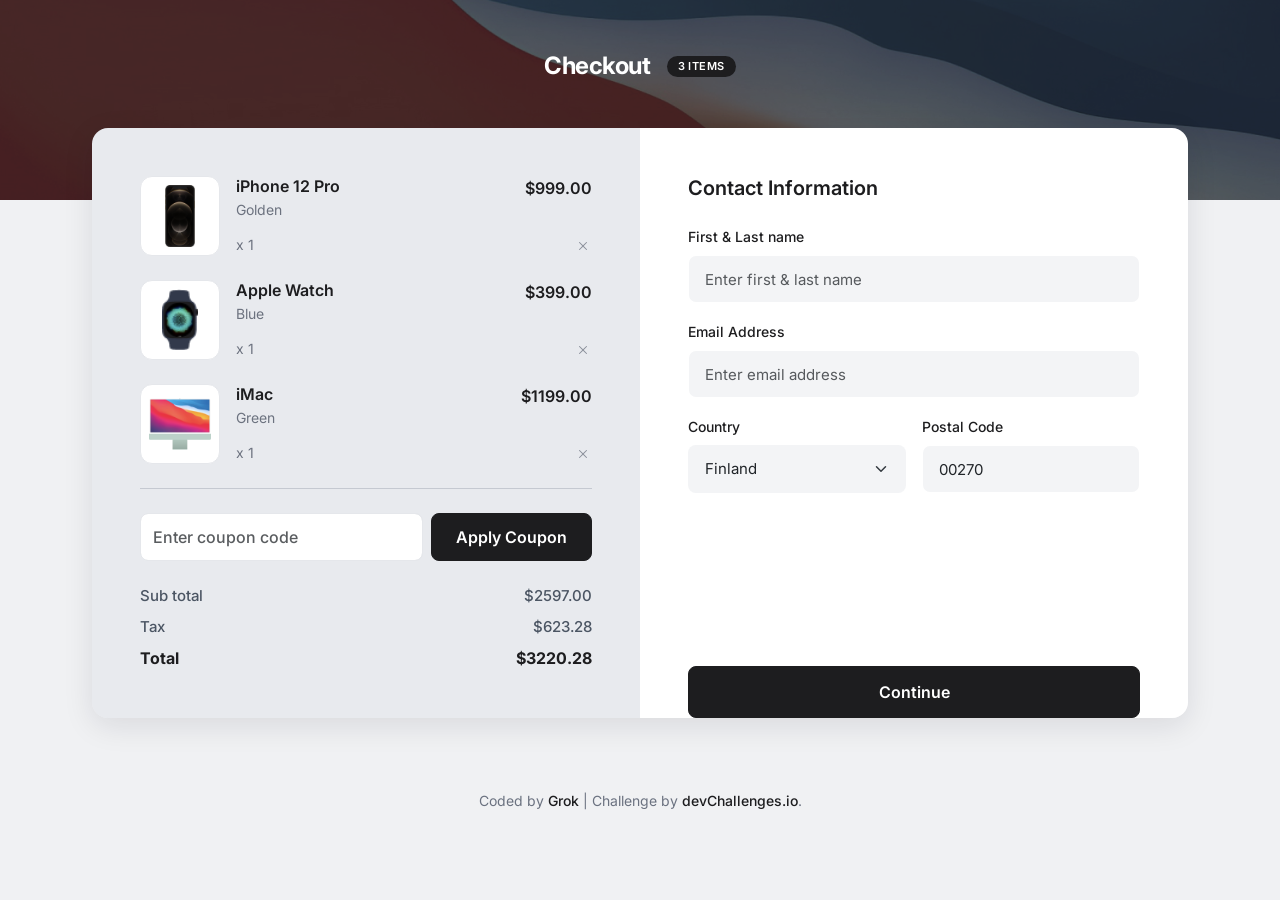
==== device-shop-checkout-master/index.html @ 486b0758 "first commit" ====
<!DOCTYPE html>
<html lang="en">
  <head>
    <meta charset="UTF-8" />
    <meta name="viewport" content="width=device-width, initial-scale=1.0" />
    <link rel="icon" href="resources/favicon.ico" type="image/x-icon" sizes="96x96" />
    <link rel="preconnect" href="https://fonts.googleapis.com" />
    <link rel="preconnect" href="https://fonts.gstatic.com" crossorigin />
    <link href="https://fonts.googleapis.com/css2?family=Inter:wght@400;500;600;700&display=swap" rel="stylesheet" />
    <link href="https://cdn.jsdelivr.net/npm/bootstrap@5.3.3/dist/css/bootstrap.min.css" rel="stylesheet" integrity="sha384-QWTKZyjpPEjISv5WaRU9OFeRpok6YctnYmDr5pNplvHK13NU/sWt47sAyjJDl1t" crossorigin="anonymous" />
    <link rel="stylesheet" href="style.css" />
    <title>Apple Shop Checkout | Bootstrap</title>
  </head>
  <body>
    <header class="header d-flex align-items-start justify-content-center gap-3">
      <h1 class="text-white fw-bold mb-0">Checkout</h1>
      <span class="badge rounded-pill bg-dark align-self-start mt-1">3 ITEMS</span>
    </header>

    <main class="container checkout-wrapper">
      <div class="row g-0 checkout-card shadow overflow-hidden rounded-4">
        <!-- Product Summary Section -->
        <section class="col-12 col-lg-6 summary p-4 p-lg-5" aria-label="Order summary">
          <ul class="product-list list-unstyled d-flex flex-column gap-4 mb-0">
            <li class="product d-flex gap-3">
              <div class="product-image flex-shrink-0 d-flex align-items-center justify-content-center">
                <img src="resources/Gold.png" srcset="resources/Gold.png 1x, resources/Gold@2x.png 2x" alt="iPhone 12 Pro Golden" class="img-fluid" />
              </div>
              <div class="product-details flex-grow-1 d-flex flex-column">
                <div class="d-flex justify-content-between align-items-start gap-2">
                  <div>
                    <h2 class="product-name h6 fw-semibold mb-0">iPhone 12 Pro</h2>
                    <p class="product-color small mb-0">Golden</p>
                  </div>
                  <p class="product-price fw-semibold mb-0">$999.00</p>
                </div>
                <div class="d-flex justify-content-between align-items-center mt-auto pt-2">
                  <span class="product-qty small">x 1</span>
                  <button type="button" class="remove-btn border-0 bg-transparent p-0" aria-label="Remove iPhone 12 Pro">
                    <img src="resources/close-icon.svg" alt="" width="18" height="18" />
                  </button>
                </div>
              </div>
            </li>
            <li class="product d-flex gap-3">
              <div class="product-image flex-shrink-0 d-flex align-items-center justify-content-center">
                <img src="resources/Apple-watch.png" srcset="resources/Apple-watch.png 1x, resources/Apple-watchx2.png 2x" alt="Apple Watch Blue" class="img-fluid" />
              </div>
              <div class="product-details flex-grow-1 d-flex flex-column">
                <div class="d-flex justify-content-between align-items-start gap-2">
                  <div>
                    <h2 class="product-name h6 fw-semibold mb-0">Apple Watch</h2>
                    <p class="product-color small mb-0">Blue</p>
                  </div>
                  <p class="product-price fw-semibold mb-0">$399.00</p>
                </div>
                <div class="d-flex justify-content-between align-items-center mt-auto pt-2">
                  <span class="product-qty small">x 1</span>
                  <button type="button" class="remove-btn border-0 bg-transparent p-0" aria-label="Remove Apple Watch">
                    <img src="resources/close-icon.svg" alt="" width="18" height="18" />
                  </button>
                </div>
              </div>
            </li>
            <li class="product d-flex gap-3">
              <div class="product-image flex-shrink-0 d-flex align-items-center justify-content-center">
                <img src="resources/iMac.png" srcset="resources/iMac.png 1x, resources/iMac@2x.png 2x" alt="iMac Green" class="img-fluid" />
              </div>
              <div class="product-details flex-grow-1 d-flex flex-column">
                <div class="d-flex justify-content-between align-items-start gap-2">
                  <div>
                    <h2 class="product-name h6 fw-semibold mb-0">iMac</h2>
                    <p class="product-color small mb-0">Green</p>
                  </div>
                  <p class="product-price fw-semibold mb-0">$1199.00</p>
                </div>
                <div class="d-flex justify-content-between align-items-center mt-auto pt-2">
                  <span class="product-qty small">x 1</span>
                  <button type="button" class="remove-btn border-0 bg-transparent p-0" aria-label="Remove iMac">
                    <img src="resources/close-icon.svg" alt="" width="18" height="18" />
                  </button>
                </div>
              </div>
            </li>
          </ul>

          <hr class="divider my-4" />

          <form class="coupon-form d-flex flex-row gap-2 mb-4" onsubmit="return false;">
            <input type="text" name="coupon" class="form-control coupon-input" placeholder="Enter coupon code" aria-label="Coupon code" />
            <button type="submit" class="btn btn-dark coupon-btn fw-semibold px-3 px-sm-4">Apply Coupon</button>
          </form>

          <div class="totals d-flex flex-column gap-2">
            <div class="d-flex justify-content-between total-row">
              <span>Sub total</span>
              <span>$2597.00</span>
            </div>
            <div class="d-flex justify-content-between total-row">
              <span>Tax</span>
              <span>$623.28</span>
            </div>
            <div class="d-flex justify-content-between total-row total-final fw-bold">
              <span>Total</span>
              <span>$3220.28</span>
            </div>
          </div>
        </section>

        <!-- Contact Form Section -->
        <section class="col-12 col-lg-6 contact p-4 p-lg-5 bg-white" aria-label="Contact information">
          <h2 class="contact-title h5 fw-semibold mb-4">Contact Information</h2>
          <form class="contact-form d-flex flex-column h-100" onsubmit="return false;">
            <div class="mb-3">
              <label for="name" class="form-label small fw-medium">First &amp; Last name</label>
              <input type="text" class="form-control custom-input" id="name" name="name" placeholder="Enter first &amp; last name" required autocomplete="name" />
            </div>
            <div class="mb-3">
              <label for="email" class="form-label small fw-medium">Email Address</label>
              <input type="email" class="form-control custom-input" id="email" name="email" placeholder="Enter email address" required autocomplete="email" />
            </div>
            <div class="row g-3 mb-4">
              <div class="col-6">
                <label for="country" class="form-label small fw-medium">Country</label>
                <select id="country" name="country" class="form-select custom-input" required>
                  <option value="Finland" selected>Finland</option>
                  <option value="United States">United States</option>
                  <option value="United Kingdom">United Kingdom</option>
                  <option value="Germany">Germany</option>
                  <option value="Canada">Canada</option>
                  <option value="Australia">Australia</option>
                </select>
              </div>
              <div class="col-6">
                <label for="postal" class="form-label small fw-medium">Postal Code</label>
                <input type="text" class="form-control custom-input" id="postal" name="postal" placeholder="00270" value="00270" required autocomplete="postal-code" />
              </div>
            </div>
            <button type="submit" class="btn btn-dark continue-btn w-100 fw-semibold mt-auto">Continue</button>
          </form>
        </section>
      </div>
    </main>

    <footer class="author-info text-center py-4">
      Coded by <a href="#" class="text-decoration-none fw-medium">Grok</a> | Challenge by
      <a href="https://www.devchallenges.io?ref=challenge" target="_blank" rel="noopener" class="text-decoration-none fw-medium">devChallenges.io</a>.
    </footer>

    <script src="https://cdn.jsdelivr.net/npm/bootstrap@5.3.3/dist/js/bootstrap.bundle.min.js" integrity="sha384-YvpcrYf0tY3lHB60NNkmXc5s9fDVZLESaAA55NDzOxhy9GkcIdslK1eN7N6jIeHz" crossorigin="anonymous"></script>
  </body>
</html>
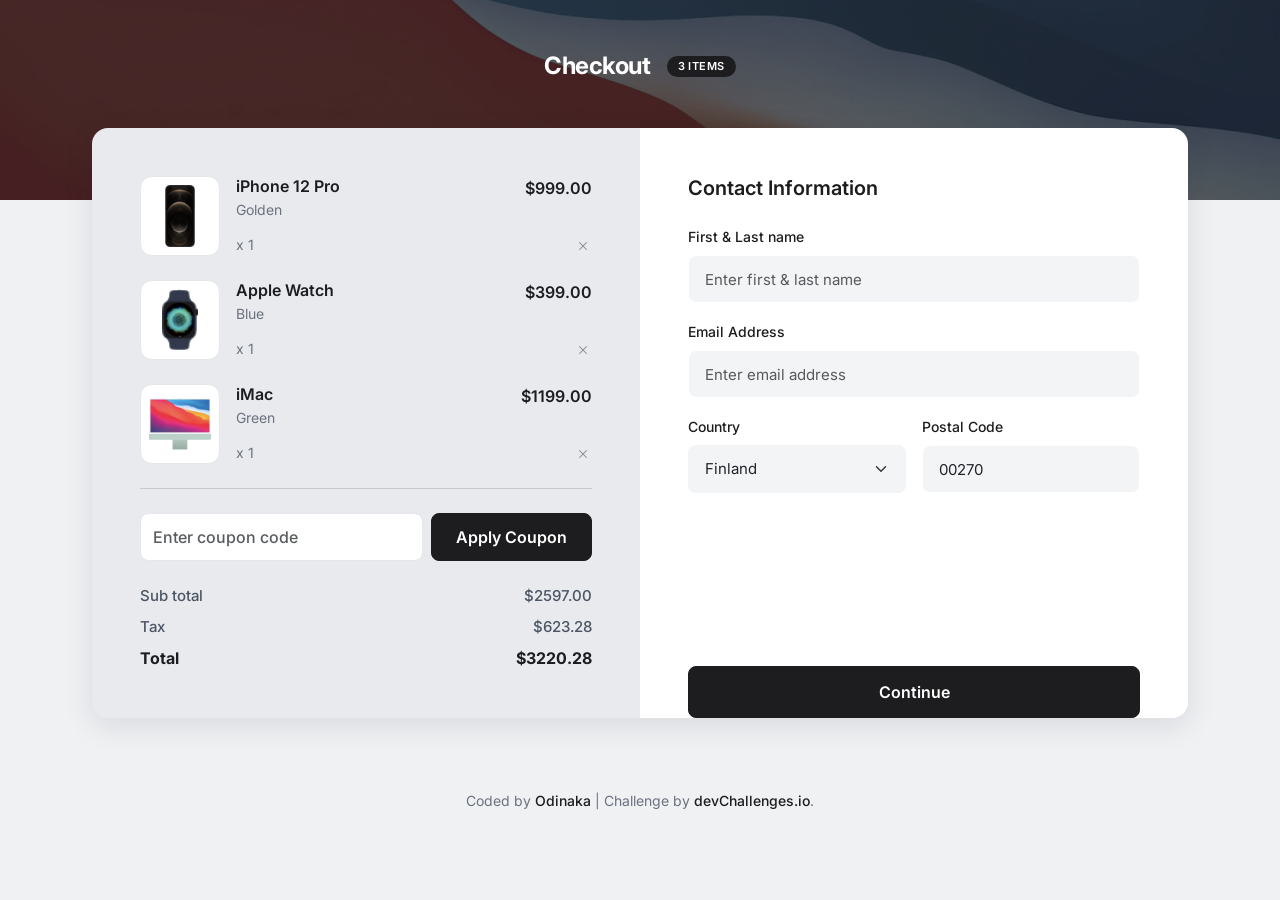
==== commit d2eb0535: "first commit" ====
--- a/device-shop-checkout-master/index.html
+++ b/device-shop-checkout-master/index.html
@@ -7,7 +7,7 @@
     <link rel="preconnect" href="https://fonts.googleapis.com" />
     <link rel="preconnect" href="https://fonts.gstatic.com" crossorigin />
     <link href="https://fonts.googleapis.com/css2?family=Inter:wght@400;500;600;700&display=swap" rel="stylesheet" />
-    <link href="https://cdn.jsdelivr.net/npm/bootstrap@5.3.3/dist/css/bootstrap.min.css" rel="stylesheet" integrity="sha384-QWTKZyjpPEjISv5WaRU9OFeRpok6YctnYmDr5pNplvHK13NU/sWt47sAyjJDl1t" crossorigin="anonymous" />
+    <link href="https://cdn.jsdelivr.net/npm/bootstrap@5.3.3/dist/css/bootstrap.min.css" rel="stylesheet" integrity="sha384-QWTKZyjpPEjISv5WaRU9OFeRpok6YctnYmDr5pNlyT2bRjXh0JMhjY6hW+ALEwIH" crossorigin="anonymous" />
     <link rel="stylesheet" href="style.css" />
     <title>Apple Shop Checkout | Bootstrap</title>
   </head>
@@ -20,7 +20,7 @@
     <main class="container checkout-wrapper">
       <div class="row g-0 checkout-card shadow overflow-hidden rounded-4">
         <!-- Product Summary Section -->
-        <section class="col-12 col-lg-6 summary p-4 p-lg-5" aria-label="Order summary">
+        <section class="col-12 col-md-6 summary p-4 p-lg-5" aria-label="Order summary">
           <ul class="product-list list-unstyled d-flex flex-column gap-4 mb-0">
             <li class="product d-flex gap-3">
               <div class="product-image flex-shrink-0 d-flex align-items-center justify-content-center">
@@ -108,7 +108,7 @@
         </section>
 
         <!-- Contact Form Section -->
-        <section class="col-12 col-lg-6 contact p-4 p-lg-5 bg-white" aria-label="Contact information">
+        <section class="col-12 col-md-6 contact p-4 p-lg-5 bg-white" aria-label="Contact information">
           <h2 class="contact-title h5 fw-semibold mb-4">Contact Information</h2>
           <form class="contact-form d-flex flex-column h-100" onsubmit="return false;">
             <div class="mb-3">
@@ -143,7 +143,7 @@
     </main>
 
     <footer class="author-info text-center py-4">
-      Coded by <a href="#" class="text-decoration-none fw-medium">Grok</a> | Challenge by
+      Coded by <a href="#" class="text-decoration-none fw-medium"> Odinaka </a> | Challenge by
       <a href="https://www.devchallenges.io?ref=challenge" target="_blank" rel="noopener" class="text-decoration-none fw-medium">devChallenges.io</a>.
     </footer>
 
--- a/device-shop-checkout-master/style.css
+++ b/device-shop-checkout-master/style.css
@@ -0,0 +1,263 @@
+:root {
+  --color-dark: #1d1d1f;
+  --color-gray-dark: #4b5563;
+  --color-gray-mid: #6c727f;
+  --color-summary-bg: #e8eaee;
+  --color-input-bg: #f3f4f6;
+  --font: "Inter", system-ui, -apple-system, BlinkMacSystemFont, sans-serif;
+}
+
+body {
+  font-family: var(--font);
+  background-color: #f0f1f3;
+  color: var(--color-dark);
+  min-height: 100vh;
+  -webkit-font-smoothing: antialiased;
+}
+
+/* Header with background */
+.header {
+  background-image: url("resources/background-image.png");
+  background-size: cover;
+  background-position: center top;
+  height: 200px;
+  padding-top: 52px;
+}
+
+.header h1 {
+  font-size: 1.5rem;
+  letter-spacing: -0.02em;
+}
+
+.header .badge {
+  font-size: 0.6875rem;
+  font-weight: 600;
+  letter-spacing: 0.04em;
+  padding: 5px 11px;
+  background-color: var(--color-dark) !important;
+}
+
+/* Checkout card positioning */
+.checkout-wrapper {
+  margin-top: -72px;
+  margin-bottom: 48px;
+  max-width: 1080px;
+  position: relative;
+  z-index: 1;
+}
+
+.checkout-card {
+  box-shadow: 0 8px 30px rgba(17, 23, 41, 0.1) !important;
+  border-radius: 16px !important;
+  overflow: hidden;
+}
+
+/* Summary section */
+.summary {
+  background-color: var(--color-summary-bg);
+}
+
+.product-image {
+  width: 80px;
+  height: 80px;
+  background-color: #fff;
+  border-radius: 12px;
+  border: 1px solid #e5e7eb;
+  padding: 8px;
+  overflow: hidden;
+}
+
+.product-image img {
+  width: 100%;
+  height: 100%;
+  object-fit: contain;
+}
+
+.product-name {
+  font-size: 1rem;
+  color: var(--color-dark);
+  line-height: 1.3;
+}
+
+.product-color {
+  color: var(--color-gray-mid);
+  margin-top: 2px;
+}
+
+.product-price {
+  font-size: 1rem;
+  color: var(--color-dark);
+  white-space: nowrap;
+}
+
+.product-qty {
+  color: var(--color-gray-mid);
+}
+
+.remove-btn {
+  opacity: 0.75;
+  transition: opacity 0.2s;
+}
+
+.remove-btn:hover {
+  opacity: 1;
+}
+
+.divider {
+  border: none;
+  border-top: 1px solid #c5c9d1;
+  opacity: 1;
+  margin: 28px 0 22px;
+}
+
+/* Coupon – keep side-by-side on all sizes */
+.coupon-input {
+  height: 48px;
+  font-weight: 500;
+  border-radius: 8px;
+  border: 1px solid #e5e7eb;
+  background-color: #fff;
+}
+
+.coupon-input:focus {
+  border-color: var(--color-dark);
+  box-shadow: none;
+}
+
+.coupon-btn {
+  height: 48px;
+  border-radius: 8px;
+  background-color: var(--color-dark);
+  border-color: var(--color-dark);
+  white-space: nowrap;
+  flex-shrink: 0;
+}
+
+.coupon-btn:hover {
+  background-color: #333;
+  border-color: #333;
+}
+
+/* Totals */
+.total-row {
+  font-size: 0.9375rem;
+  font-weight: 500;
+  color: var(--color-gray-dark);
+}
+
+.total-final {
+  font-size: 1rem;
+  color: var(--color-dark);
+}
+
+/* Contact form */
+.contact-title {
+  color: var(--color-dark);
+}
+
+.form-label {
+  color: var(--color-dark);
+  margin-bottom: 0.5rem;
+}
+
+.custom-input {
+  height: 48px;
+  background-color: var(--color-input-bg);
+  border: 1px solid transparent;
+  border-radius: 8px;
+  font-size: 0.9375rem;
+  padding: 0 16px;
+}
+
+.custom-input:focus {
+  background-color: #fff;
+  border-color: var(--color-dark);
+  box-shadow: none;
+}
+
+.form-select.custom-input {
+  background-position: right 16px center;
+  padding-right: 40px;
+}
+
+.continue-btn {
+  height: 52px;
+  border-radius: 8px;
+  background-color: var(--color-dark);
+  border-color: var(--color-dark);
+  font-size: 1rem;
+}
+
+.continue-btn:hover {
+  background-color: #333;
+  border-color: #333;
+}
+
+/* Footer */
+.author-info {
+  font-size: 0.875rem;
+  color: #6b7280;
+}
+
+.author-info a {
+  color: var(--color-dark);
+}
+
+/* Responsive – stack sections below md (768px), but keep form rows horizontal */
+@media (max-width: 767.98px) {
+  .checkout-wrapper {
+    margin-top: -56px;
+    max-width: 480px;
+  }
+
+  .header {
+    height: 170px;
+    padding-top: 44px;
+  }
+
+  .product-image {
+    width: 72px;
+    height: 72px;
+  }
+}
+
+@media (max-width: 420px) {
+  .header {
+    height: 150px;
+    padding-top: 40px;
+  }
+
+  .header h1 {
+    font-size: 1.375rem;
+  }
+
+  .checkout-wrapper {
+    margin-top: -48px;
+    margin-bottom: 32px;
+    padding-left: 16px;
+    padding-right: 16px;
+  }
+
+  .product-image {
+    width: 64px;
+    height: 64px;
+    padding: 6px;
+  }
+
+  .product-name,
+  .product-price {
+    font-size: 0.9375rem;
+  }
+
+  .coupon-btn {
+    padding-left: 14px;
+    padding-right: 14px;
+    font-size: 0.875rem;
+  }
+}
+
+@media (min-width: 1200px) {
+  .checkout-wrapper {
+    max-width: 1120px;
+  }
+}
